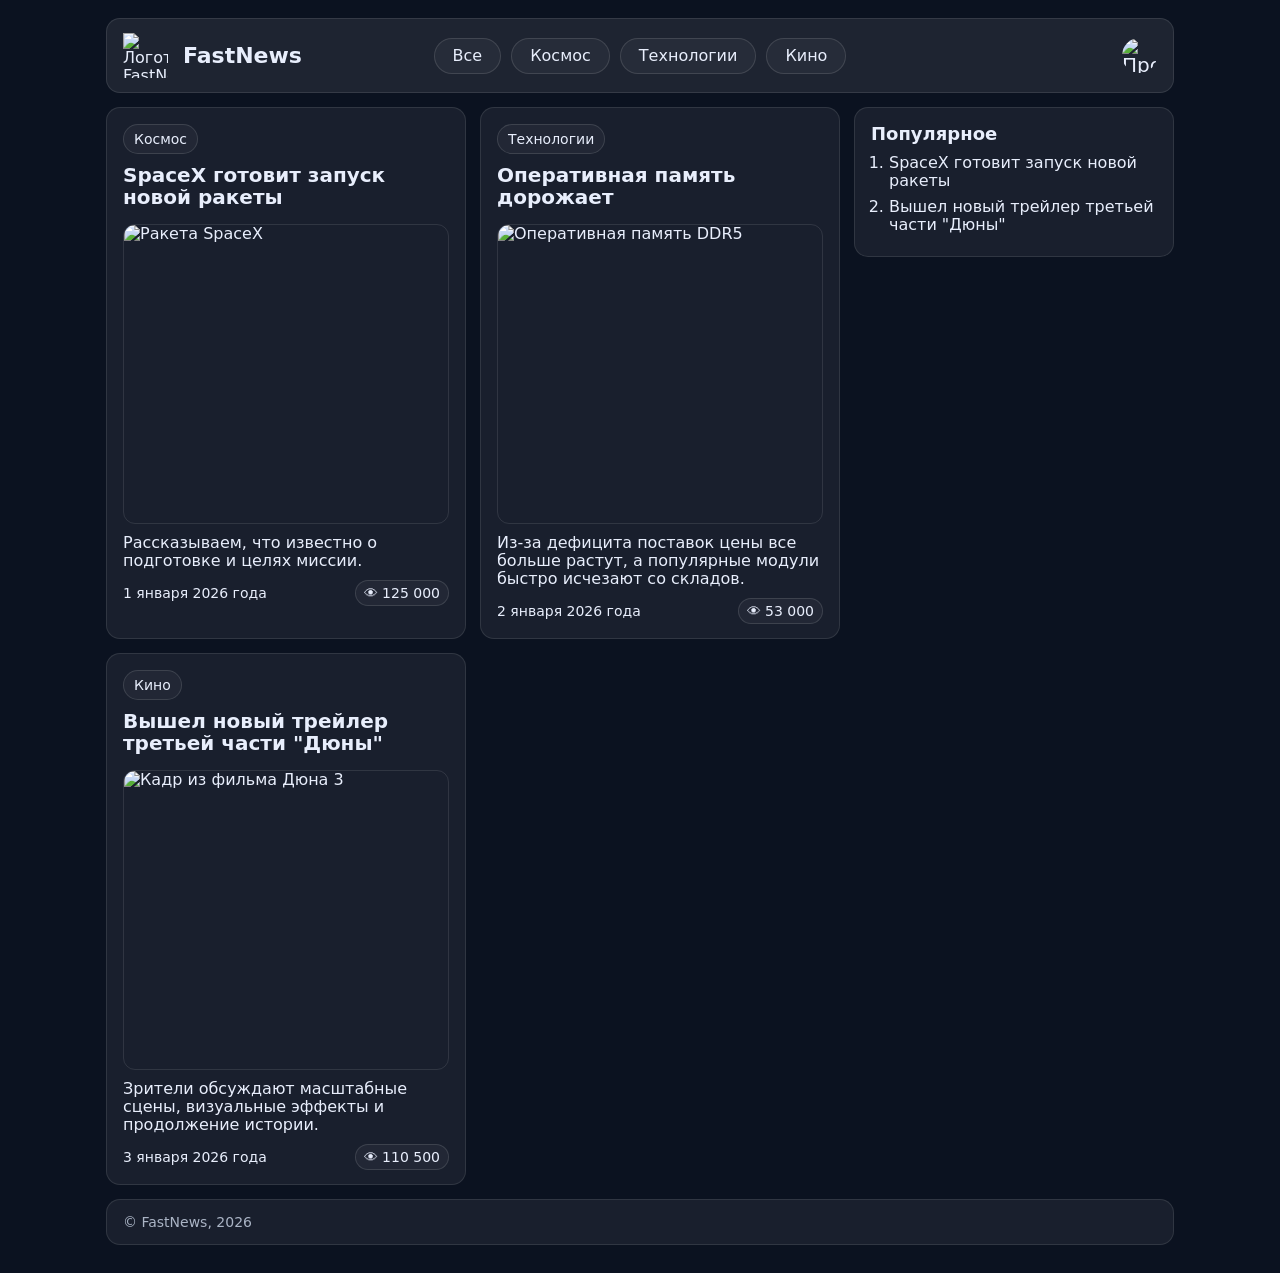
==== fastnews-course/final-project/index.html @ 82ecde2c "Add files via upload" ====
<!doctype html>
<html lang="ru">
  <head>
    <meta charset="UTF-8" />
    <meta name="viewport" content="width=device-width, initial-scale=1.0" />
    <title>FastNews</title>
    <link rel="stylesheet" href="index.css" />
  </head>

  <body>
    <!-- Основной контейнер -->
    <div class="page">
      <!-- Шапка сайта -->
      <header class="header">
        <!-- Логотип и название сайта -->
        <a class="logo" href="index.html">
          <img src="images/logo.png" alt="Логотип FastNews" />
          <h1>FastNews</h1>
        </a>

        <!-- Навигация -->
        <nav class="nav">
          <ul>
            <li><a href="index.html">Все</a></li>
            <li><a href="space.html">Космос</a></li>
            <li><a href="technology.html">Технологии</a></li>
            <li><a href="cinema.html">Кино</a></li>
          </ul>
        </nav>

        <!-- Иконка входа в профиль -->
        <a class="profile" href="#">
          <img src="images/profile.png" alt="Профиль" />
        </a>
      </header>

      <!-- Основная сетка: новости + популярное -->
      <main class="layout">
        <!-- Лента новостей -->
        <section class="news">
          <!-- Новость -->
          <article class="card" id="news-1">
            <p class="tag">Космос</p>

            <h2>SpaceX готовит запуск новой ракеты</h2>

            <div class="photo">
              <img src="images/spacex.png" alt="Ракета SpaceX" />
            </div>

            <p class="description">
              Рассказываем, что известно о подготовке и целях миссии.
            </p>

            <p class="meta">
              <time datetime="2026-01-01">1 января 2026 года</time>
              <span>👁 125 000</span>
            </p>
          </article>

          <!-- Новость -->
          <article class="card" id="news-2">
            <p class="tag">Технологии</p>

            <h2>Оперативная память дорожает</h2>

            <div class="photo">
              <img src="images/ram.jpg" alt="Оперативная память DDR5" />
            </div>

            <p class="description">
              Из-за дефицита поставок цены все больше растут, а популярные
              модули быстро исчезают со складов.
            </p>

            <p class="meta">
              <time datetime="2026-01-02">2 января 2026 года</time>
              <span>👁 53 000</span>
            </p>
          </article>

          <!-- Новость -->
          <article class="card" id="news-3">
            <p class="tag">Кино</p>

            <h2>Вышел новый трейлер третьей части "Дюны"</h2>

            <div class="photo">
              <img src="images/dune-3.jpg" alt="Кадр из фильма Дюна 3" />
            </div>

            <p class="description">
              Зрители обсуждают масштабные сцены, визуальные эффекты и
              продолжение истории.
            </p>

            <p class="meta">
              <time datetime="2026-01-03">3 января 2026 года</time>
              <span>👁 110 500</span>
            </p>
          </article>
        </section>

        <!-- Популярное -->
        <aside class="popular">
          <h2>Популярное</h2>
          <ol>
            <li><a href="#news-1">SpaceX готовит запуск новой ракеты</a></li>
            <li>
              <a href="#news-3">Вышел новый трейлер третьей части "Дюны"</a>
            </li>
          </ol>
        </aside>
      </main>

      <!-- Подвал сайта -->
      <footer class="footer">
        <p>© FastNews, 2026</p>
      </footer>
    </div>
  </body>
</html>
---- fastnews-course/final-project/index.css ----
* {
  box-sizing: border-box;
}

html {
  scroll-behavior: smooth;
}

body {
  margin: 0;
  font-family:
    system-ui,
    -apple-system,
    Segoe UI,
    Roboto,
    Arial,
    sans-serif;
  font-size: 16px;
  line-height: 18px;
  background-color: #0b1220;
  color: #e8eefc;
}

img {
  max-width: 100%;
  display: block;
}

a {
  color: inherit;
  text-decoration: none;
}

/* 
пока не разбирали, поэтому не делаем
a:hover {
  text-decoration: underline;
} */

/* Основной контейнер */
.page {
  max-width: 1100px;
  margin: 0 auto;
  padding: 18px 16px 28px;
}

/* Шапка сайта */
.header {
  display: grid;
  grid-template-columns: 1fr auto 1fr;
  align-items: center;
  gap: 18px;
  padding: 14px 16px;
  border-radius: 14px;
  border: 1px solid rgba(255, 255, 255, 0.1);
  background: rgba(255, 255, 255, 0.08);
}

.header h1 {
  margin: 0;
  padding: 0;
  font-size: 22px;
  line-height: 24px;
  font-weight: 700;
}

/* Логотип и название сайта */
.logo {
  justify-self: start;
  display: inline-flex;
  align-items: center;
  gap: 15px;
}

/* .logo:hover {
  text-decoration: none;
} */

.logo img {
  width: 45px;
  height: 45px;
  object-fit: contain;
}

/* Навигация */
.nav {
  justify-self: center;
}

.nav ul {
  display: flex;
  flex-wrap: wrap;
  justify-content: center;
  gap: 10px;
  margin: 0;
  padding: 0;
  list-style: none;
}

.nav a {
  display: inline-block;
  padding: 8px 18px;
  border-radius: 20px;
  border: 1px solid rgba(255, 255, 255, 0.12);
  background: rgba(255, 255, 255, 0.04);
}

/* .nav a:hover {
  background: rgba(255, 255, 255, 0.08);
  text-decoration: none;
} */

/* Иконка профиля */
.profile {
  justify-self: end;
  display: inline-flex;
  align-items: center;
  justify-content: center;
  font-size: 20px;
  line-height: 22px;
}

/* .profile:hover {
  background: rgba(255, 255, 255, 0.08);
  text-decoration: none;
} */

.profile img {
  width: 35px;
  height: 35px;
  border-radius: 50%;
}

/* Основная сетка */
.layout {
  display: grid;
  grid-template-columns: 1fr 320px;
  gap: 14px;
  align-items: start;
  margin-top: 14px;
}

/* Лента новостей */
.news {
  display: grid;
  gap: 14px;
  grid-template-columns: 1fr 1fr;
}

/* Карточка новости */
.card {
  padding: 16px 16px 14px;
  border-radius: 14px;
  border: 1px solid rgba(255, 255, 255, 0.1);
  background: rgba(255, 255, 255, 0.06);
}

/* Категория новости */
.tag {
  display: inline-block;
  margin: 0 0 10px;
  padding: 6px 10px;
  border-radius: 20px;
  border: 1px solid rgba(255, 255, 255, 0.12);
  background: rgba(255, 255, 255, 0.04);
  color: #e8eefc;
  font-size: 14px;
  line-height: 16px;
}

/* Заголовок новости */
.card h2 {
  margin: 0 0 10px;
  font-size: 20px;
  line-height: 22px;
  height: 50px;
}

/* Обычный текст внутри карточки */
.card p {
  color: #e8eefc;
}

/* Картинка новости */
.photo {
  margin-bottom: 10px;
  height: 300px;
}

.photo img {
  width: 100%;
  height: 100%;
  object-fit: cover;
  border-radius: 12px;
  border: 1px solid rgba(255, 255, 255, 0.1);
}

/* Описание новости */
.description {
  margin: 0 0 10px;
  max-height: 72px;
}

/* Дата и просмотры */
.meta {
  display: flex;
  align-items: center;
  justify-content: space-between;
  gap: 10px;
  margin: 0;
  color: #aab4c5;
  font-size: 14px;
  line-height: 16px;
}

.meta span {
  padding: 4px 8px;
  border-radius: 20px;
  border: 1px solid rgba(255, 255, 255, 0.12);
  background: rgba(255, 255, 255, 0.04);
  color: #e8eefc;
}

/* Популярное */
.popular {
  padding: 16px 16px 14px;
  border-radius: 14px;
  border: 1px solid rgba(255, 255, 255, 0.1);
  background: rgba(255, 255, 255, 0.06);
}

.popular h2 {
  margin: 0 0 10px;
  font-size: 18px;
  line-height: 20px;
}

.popular ol {
  margin: 0;
  padding-left: 18px;
  color: #e8eefc;
}

.popular li {
  margin: 8px 0;
}

/* Подвал */
.footer {
  margin-top: 14px;
  padding: 14px 16px;
  border-radius: 14px;
  border: 1px solid rgba(255, 255, 255, 0.1);
  background: rgba(255, 255, 255, 0.06);
  color: #aab4c5;
  font-size: 14px;
  line-height: 16px;
}

.footer p {
  margin: 0;
}
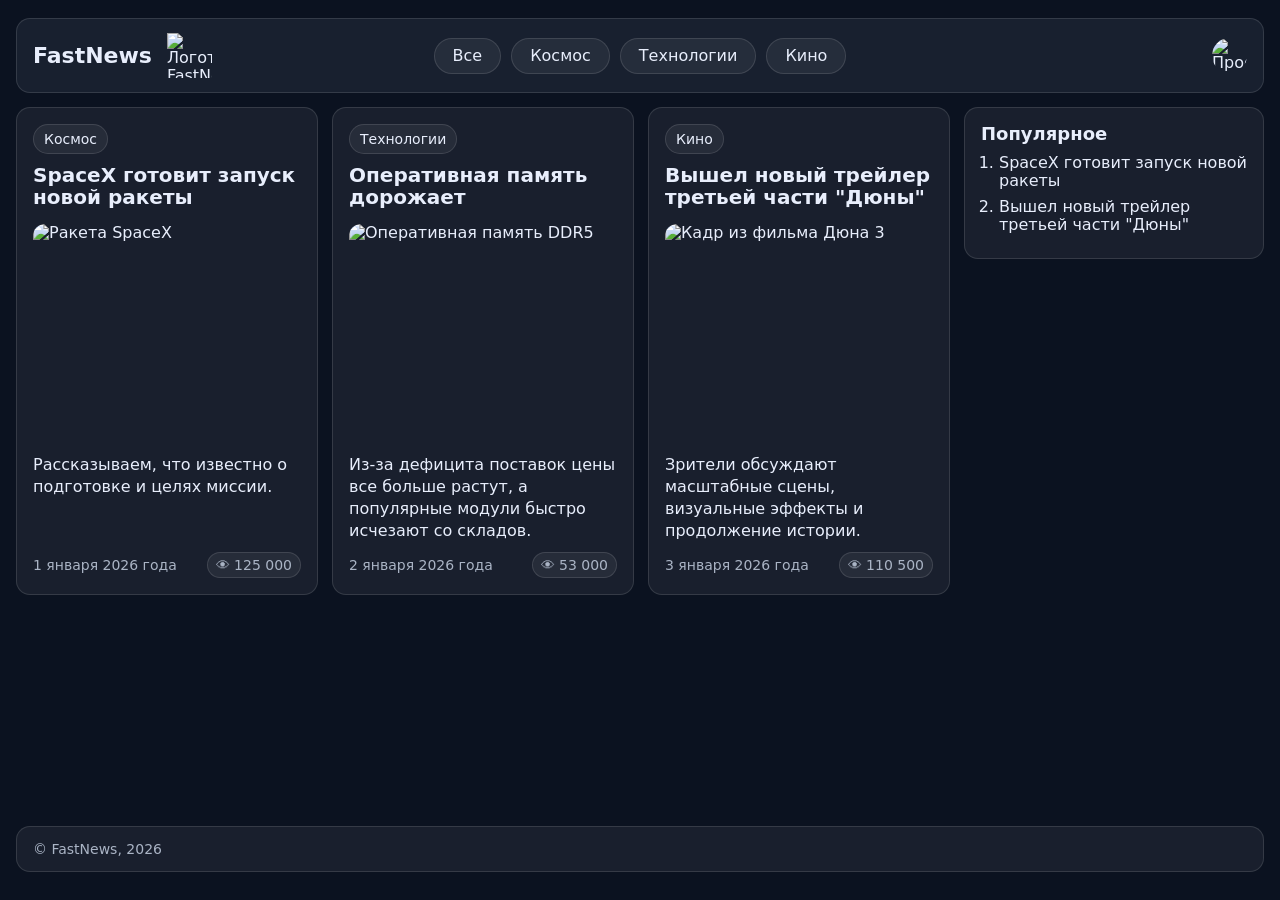
==== commit 793ae40d: "Add files via upload replace files" ====
--- a/fastnews-course/final-project/index.html
+++ b/fastnews-course/final-project/index.html
@@ -1,122 +1,103 @@
-<!doctype html>
-<html lang="ru">
-  <head>
-    <meta charset="UTF-8" />
-    <meta name="viewport" content="width=device-width, initial-scale=1.0" />
-    <title>FastNews</title>
-    <link rel="stylesheet" href="index.css" />
-  </head>
-
-  <body>
-    <!-- Основной контейнер -->
-    <div class="page">
-      <!-- Шапка сайта -->
-      <header class="header">
-        <!-- Логотип и название сайта -->
-        <a class="logo" href="index.html">
-          <img src="images/logo.png" alt="Логотип FastNews" />
-          <h1>FastNews</h1>
-        </a>
-
-        <!-- Навигация -->
-        <nav class="nav">
-          <ul>
-            <li><a href="index.html">Все</a></li>
-            <li><a href="space.html">Космос</a></li>
-            <li><a href="technology.html">Технологии</a></li>
-            <li><a href="cinema.html">Кино</a></li>
-          </ul>
-        </nav>
-
-        <!-- Иконка входа в профиль -->
-        <a class="profile" href="#">
-          <img src="images/profile.png" alt="Профиль" />
-        </a>
-      </header>
-
-      <!-- Основная сетка: новости + популярное -->
-      <main class="layout">
-        <!-- Лента новостей -->
-        <section class="news">
-          <!-- Новость -->
-          <article class="card" id="news-1">
-            <p class="tag">Космос</p>
-
-            <h2>SpaceX готовит запуск новой ракеты</h2>
-
-            <div class="photo">
-              <img src="images/spacex.png" alt="Ракета SpaceX" />
-            </div>
-
-            <p class="description">
-              Рассказываем, что известно о подготовке и целях миссии.
-            </p>
-
-            <p class="meta">
-              <time datetime="2026-01-01">1 января 2026 года</time>
-              <span>👁 125 000</span>
-            </p>
-          </article>
-
-          <!-- Новость -->
-          <article class="card" id="news-2">
-            <p class="tag">Технологии</p>
-
-            <h2>Оперативная память дорожает</h2>
-
-            <div class="photo">
-              <img src="images/ram.jpg" alt="Оперативная память DDR5" />
-            </div>
-
-            <p class="description">
-              Из-за дефицита поставок цены все больше растут, а популярные
-              модули быстро исчезают со складов.
-            </p>
-
-            <p class="meta">
-              <time datetime="2026-01-02">2 января 2026 года</time>
-              <span>👁 53 000</span>
-            </p>
-          </article>
-
-          <!-- Новость -->
-          <article class="card" id="news-3">
-            <p class="tag">Кино</p>
-
-            <h2>Вышел новый трейлер третьей части "Дюны"</h2>
-
-            <div class="photo">
-              <img src="images/dune-3.jpg" alt="Кадр из фильма Дюна 3" />
-            </div>
-
-            <p class="description">
-              Зрители обсуждают масштабные сцены, визуальные эффекты и
-              продолжение истории.
-            </p>
-
-            <p class="meta">
-              <time datetime="2026-01-03">3 января 2026 года</time>
-              <span>👁 110 500</span>
-            </p>
-          </article>
-        </section>
-
-        <!-- Популярное -->
-        <aside class="popular">
-          <h2>Популярное</h2>
-          <ol>
-            <li><a href="#news-1">SpaceX готовит запуск новой ракеты</a></li>
-            <li>
-              <a href="#news-3">Вышел новый трейлер третьей части "Дюны"</a>
-            </li>
-          </ol>
-        </aside>
-      </main>
-
-      <!-- Подвал сайта -->
-      <footer class="footer">
-        <p>© FastNews, 2026</p>
-      </footer>
-    </div>
-  </body>
-</html>
+<!doctype html>
+<html lang="ru">
+  <head>
+    <meta charset="UTF-8" />
+    <meta name="viewport" content="width=device-width, initial-scale=1.0" />
+    <title>FastNews</title>
+    <link rel="stylesheet" href="index.css" />
+  </head>
+  <body>
+    <!-- Основной контейнер -->
+    <div class="page">
+      <!-- Шапка сайта -->
+      <header class="header">
+        <a href="index.html" class="logo">
+          <h1>FastNews</h1>
+          <img src="images/logo.png" alt="Логотип FastNews" />
+        </a>
+        <!-- Навигация -->
+        <nav class="nav">
+          <ul>
+            <li><a href="index.html">Все</a></li>
+            <li><a href="space.html">Космос</a></li>
+            <li><a href="technology.html">Технологии</a></li>
+            <li><a href="cinema.html">Кино</a></li>
+          </ul>
+        </nav>
+        <!-- Иконка входа в профиль -->
+        <a href="#" class="profile">
+          <img src="images/profile.png" alt="Профиль" />
+        </a>
+      </header>
+      <!-- Основное содержимое: новости + популярное -->
+      <main class="layout">
+        <!-- Лента новостей -->
+        <section class="news">
+          <!-- Новость -->
+          <article id="news-1" class="card">
+            <p class="tag">Космос</p>
+            <h2>SpaceX готовит запуск новой ракеты</h2>
+            <div class="photo">
+              <img src="images/spacex.png" alt="Ракета SpaceX" />
+            </div>
+            <p class="description">
+              Рассказываем, что известно о подготовке и целях миссии.
+            </p>
+            <p class="meta">
+              <time datetime="2026-01-01">1 января 2026 года</time>
+              <span>👁 125 000</span>
+            </p>
+          </article>
+          <!-- Новость -->
+          <article id="news-2" class="card">
+            <p class="tag">Технологии</p>
+            <h2>Оперативная память дорожает</h2>
+            <div class="photo">
+              <img src="images/ram.jpg" alt="Оперативная память DDR5" />
+            </div>
+            <p class="description">
+              Из-за дефицита поставок цены все больше растут, а популярные
+              модули быстро исчезают со складов.
+            </p>
+            <p class="meta">
+              <time datetime="2026-01-02">2 января 2026 года</time>
+              <span>👁 53 000</span>
+            </p>
+          </article>
+          <!-- Новость -->
+          <article id="news-3" class="card">
+            <p class="tag">Кино</p>
+            <h2>Вышел новый трейлер третьей части "Дюны"</h2>
+            <div class="photo">
+              <img src="images/dune-3.jpg" alt="Кадр из фильма Дюна 3" />
+            </div>
+            <p class="description">
+              Зрители обсуждают масштабные сцены, визуальные эффекты и
+              продолжение истории.
+            </p>
+            <p class="meta">
+              <time datetime="2026-01-03">3 января 2026 года</time>
+              <span>👁 110 500</span>
+            </p>
+          </article>
+        </section>
+        <!-- Популярное -->
+        <aside class="popular">
+          <h2>Популярное</h2>
+          <ol>
+            <li>
+              <a href="#news-1">SpaceX готовит запуск новой ракеты</a>
+            </li>
+            <li>
+              <a href="#news-3">Вышел новый трейлер третьей части "Дюны"</a>
+            </li>
+          </ol>
+        </aside>
+      </main>
+      <!-- Подвал сайта -->
+      <footer class="footer">
+        <p>© FastNews, 2026</p>
+      </footer>
+    </div>
+  </body>
+</html>
--- a/fastnews-course/final-project/index.css
+++ b/fastnews-course/final-project/index.css
@@ -1,262 +1,257 @@
-* {
-  box-sizing: border-box;
-}
-
-html {
-  scroll-behavior: smooth;
-}
-
-body {
-  margin: 0;
-  font-family:
-    system-ui,
-    -apple-system,
-    Segoe UI,
-    Roboto,
-    Arial,
-    sans-serif;
-  font-size: 16px;
-  line-height: 18px;
-  background-color: #0b1220;
-  color: #e8eefc;
-}
-
-img {
-  max-width: 100%;
-  display: block;
-}
-
-a {
-  color: inherit;
-  text-decoration: none;
-}
-
-/* 
-пока не разбирали, поэтому не делаем
-a:hover {
-  text-decoration: underline;
-} */
-
-/* Основной контейнер */
-.page {
-  max-width: 1100px;
-  margin: 0 auto;
-  padding: 18px 16px 28px;
-}
-
-/* Шапка сайта */
-.header {
-  display: grid;
-  grid-template-columns: 1fr auto 1fr;
-  align-items: center;
-  gap: 18px;
-  padding: 14px 16px;
-  border-radius: 14px;
-  border: 1px solid rgba(255, 255, 255, 0.1);
-  background: rgba(255, 255, 255, 0.08);
-}
-
-.header h1 {
-  margin: 0;
-  padding: 0;
-  font-size: 22px;
-  line-height: 24px;
-  font-weight: 700;
-}
-
-/* Логотип и название сайта */
-.logo {
-  justify-self: start;
-  display: inline-flex;
-  align-items: center;
-  gap: 15px;
-}
-
-/* .logo:hover {
-  text-decoration: none;
-} */
-
-.logo img {
-  width: 45px;
-  height: 45px;
-  object-fit: contain;
-}
-
-/* Навигация */
-.nav {
-  justify-self: center;
-}
-
-.nav ul {
-  display: flex;
-  flex-wrap: wrap;
-  justify-content: center;
-  gap: 10px;
-  margin: 0;
-  padding: 0;
-  list-style: none;
-}
-
-.nav a {
-  display: inline-block;
-  padding: 8px 18px;
-  border-radius: 20px;
-  border: 1px solid rgba(255, 255, 255, 0.12);
-  background: rgba(255, 255, 255, 0.04);
-}
-
-/* .nav a:hover {
-  background: rgba(255, 255, 255, 0.08);
-  text-decoration: none;
-} */
-
-/* Иконка профиля */
-.profile {
-  justify-self: end;
-  display: inline-flex;
-  align-items: center;
-  justify-content: center;
-  font-size: 20px;
-  line-height: 22px;
-}
-
-/* .profile:hover {
-  background: rgba(255, 255, 255, 0.08);
-  text-decoration: none;
-} */
-
-.profile img {
-  width: 35px;
-  height: 35px;
-  border-radius: 50%;
-}
-
-/* Основная сетка */
-.layout {
-  display: grid;
-  grid-template-columns: 1fr 320px;
-  gap: 14px;
-  align-items: start;
-  margin-top: 14px;
-}
-
-/* Лента новостей */
-.news {
-  display: grid;
-  gap: 14px;
-  grid-template-columns: 1fr 1fr;
-}
-
-/* Карточка новости */
-.card {
-  padding: 16px 16px 14px;
-  border-radius: 14px;
-  border: 1px solid rgba(255, 255, 255, 0.1);
-  background: rgba(255, 255, 255, 0.06);
-}
-
-/* Категория новости */
-.tag {
-  display: inline-block;
-  margin: 0 0 10px;
-  padding: 6px 10px;
-  border-radius: 20px;
-  border: 1px solid rgba(255, 255, 255, 0.12);
-  background: rgba(255, 255, 255, 0.04);
-  color: #e8eefc;
-  font-size: 14px;
-  line-height: 16px;
-}
-
-/* Заголовок новости */
-.card h2 {
-  margin: 0 0 10px;
-  font-size: 20px;
-  line-height: 22px;
-  height: 50px;
-}
-
-/* Обычный текст внутри карточки */
-.card p {
-  color: #e8eefc;
-}
-
-/* Картинка новости */
-.photo {
-  margin-bottom: 10px;
-  height: 300px;
-}
-
-.photo img {
-  width: 100%;
-  height: 100%;
-  object-fit: cover;
-  border-radius: 12px;
-  border: 1px solid rgba(255, 255, 255, 0.1);
-}
-
-/* Описание новости */
-.description {
-  margin: 0 0 10px;
-  max-height: 72px;
-}
-
-/* Дата и просмотры */
-.meta {
-  display: flex;
-  align-items: center;
-  justify-content: space-between;
-  gap: 10px;
-  margin: 0;
-  color: #aab4c5;
-  font-size: 14px;
-  line-height: 16px;
-}
-
-.meta span {
-  padding: 4px 8px;
-  border-radius: 20px;
-  border: 1px solid rgba(255, 255, 255, 0.12);
-  background: rgba(255, 255, 255, 0.04);
-  color: #e8eefc;
-}
-
-/* Популярное */
-.popular {
-  padding: 16px 16px 14px;
-  border-radius: 14px;
-  border: 1px solid rgba(255, 255, 255, 0.1);
-  background: rgba(255, 255, 255, 0.06);
-}
-
-.popular h2 {
-  margin: 0 0 10px;
-  font-size: 18px;
-  line-height: 20px;
-}
-
-.popular ol {
-  margin: 0;
-  padding-left: 18px;
-  color: #e8eefc;
-}
-
-.popular li {
-  margin: 8px 0;
-}
-
-/* Подвал */
-.footer {
-  margin-top: 14px;
-  padding: 14px 16px;
-  border-radius: 14px;
-  border: 1px solid rgba(255, 255, 255, 0.1);
-  background: rgba(255, 255, 255, 0.06);
-  color: #aab4c5;
-  font-size: 14px;
-  line-height: 16px;
-}
-
-.footer p {
-  margin: 0;
-}
+* {
+  box-sizing: border-box;
+}
+
+html {
+  scroll-behavior: smooth;
+}
+
+body {
+  margin: 0;
+  font-family:
+    system-ui,
+    -apple-system,
+    Segoe UI,
+    Roboto,
+    Arial,
+    sans-serif;
+  background-color: #0b1220;
+  font-size: 16px;
+  line-height: 18px;
+  color: #e8eefc;
+}
+
+img {
+  display: block;
+  max-width: 100%;
+}
+
+a {
+  color: inherit;
+  text-decoration: none;
+}
+
+.page {
+  display: flex;
+  flex-direction: column;
+  max-width: 1280px;
+  min-height: 100vh;
+  margin: 0 auto;
+  padding: 18px 16px 28px;
+}
+
+.header {
+  position: sticky;
+  top: 0px;
+  z-index: 10;
+  display: grid;
+  grid-template-columns: 1fr auto 1fr;
+  align-items: center;
+  gap: 18px;
+  padding: 14px 16px;
+  border-radius: 14px;
+  border: 1px solid rgba(255, 255, 255, 0.12);
+  background: rgba(24, 32, 47);
+}
+
+.header h1 {
+  margin: 0;
+  font-size: 22px;
+  line-height: 24px;
+  font-weight: 700;
+}
+
+.logo {
+  justify-self: start;
+  display: inline-flex;
+  align-items: center;
+  gap: 15px;
+}
+
+.logo img {
+  width: 45px;
+  height: 45px;
+  object-fit: contain;
+}
+
+.nav {
+  justify-self: center;
+}
+
+.nav ul {
+  display: flex;
+  flex-wrap: wrap;
+  justify-content: center;
+  gap: 10px;
+  margin: 0;
+  padding: 0;
+  list-style: none;
+}
+
+.nav a {
+  display: inline-block;
+  padding: 8px 18px;
+  border-radius: 20px;
+  border: 1px solid rgba(255, 255, 255, 0.12);
+  background: rgba(255, 255, 255, 0.06);
+}
+
+.profile {
+  justify-self: end;
+  display: flex;
+  align-items: center;
+  justify-content: center;
+}
+
+.profile img {
+  width: 35px;
+  height: 35px;
+  border-radius: 50%;
+}
+
+.layout {
+  display: grid;
+  grid-template-columns: 1fr 300px;
+  align-items: start;
+  gap: 14px;
+  margin-top: 14px;
+  flex: 1;
+}
+
+.news {
+  display: grid;
+  grid-template-columns: repeat(3, 1fr);
+  gap: 14px;
+}
+
+.card {
+  display: flex;
+  flex-direction: column;
+  border-radius: 14px;
+  border: 1px solid rgba(255, 255, 255, 0.12);
+  background: rgba(255, 255, 255, 0.06);
+  padding: 16px;
+}
+
+.tag {
+  display: inline-block;
+  align-self: flex-start;
+  border-radius: 20px;
+  border: 1px solid rgba(255, 255, 255, 0.12);
+  background: rgba(255, 255, 255, 0.06);
+  margin: 0 0 10px;
+  padding: 6px 10px;
+  font-size: 14px;
+  line-height: 16px;
+}
+
+.card h2 {
+  margin: 0 0 10px;
+  font-size: 20px;
+  line-height: 22px;
+  height: 50px;
+}
+
+.photo {
+  margin-bottom: 10px;
+  height: 220px;
+}
+
+.photo img {
+  width: 100%;
+  height: 100%;
+  object-fit: cover;
+  border-radius: 12px;
+}
+
+.description {
+  margin: 0 0 10px;
+  line-height: 22px;
+}
+
+.meta,
+.footer {
+  color: #aab4c5;
+  font-size: 14px;
+  line-height: 16px;
+}
+
+.meta {
+  display: flex;
+  align-items: center;
+  justify-content: space-between;
+  gap: 10px;
+  margin: auto 0 0;
+}
+
+.meta span {
+  padding: 4px 8px;
+  border-radius: 20px;
+  border: 1px solid rgba(255, 255, 255, 0.12);
+  background: rgba(255, 255, 255, 0.06);
+}
+
+.popular {
+  padding: 16px;
+  border-radius: 14px;
+  border: 1px solid rgba(255, 255, 255, 0.12);
+  background: rgba(255, 255, 255, 0.06);
+}
+
+.popular h2 {
+  margin: 0 0 10px;
+  font-size: 18px;
+  line-height: 20px;
+}
+
+.popular ol {
+  margin: 0;
+  padding-left: 18px;
+}
+
+.popular li {
+  margin: 8px 0;
+}
+
+.footer {
+  margin-top: 14px;
+  padding: 14px 16px;
+  border-radius: 14px;
+  border: 1px solid rgba(255, 255, 255, 0.12);
+  background: rgba(255, 255, 255, 0.06);
+}
+
+.footer p {
+  margin: 0;
+}
+
+@media (max-width: 1200px) {
+  .layout {
+    grid-template-columns: minmax(0, 1fr);
+  }
+
+  .news {
+    grid-template-columns: repeat(2, minmax(0, 1fr));
+  }
+
+  .popular {
+    order: -1;
+  }
+}
+
+@media (max-width: 700px) {
+  .news {
+    grid-template-columns: minmax(0, 1fr);
+  }
+
+  .header {
+    display: flex;
+    flex-wrap: wrap;
+    justify-content: space-between;
+  }
+
+  .nav {
+    width: 100%;
+    order: 1;
+  }
+}
